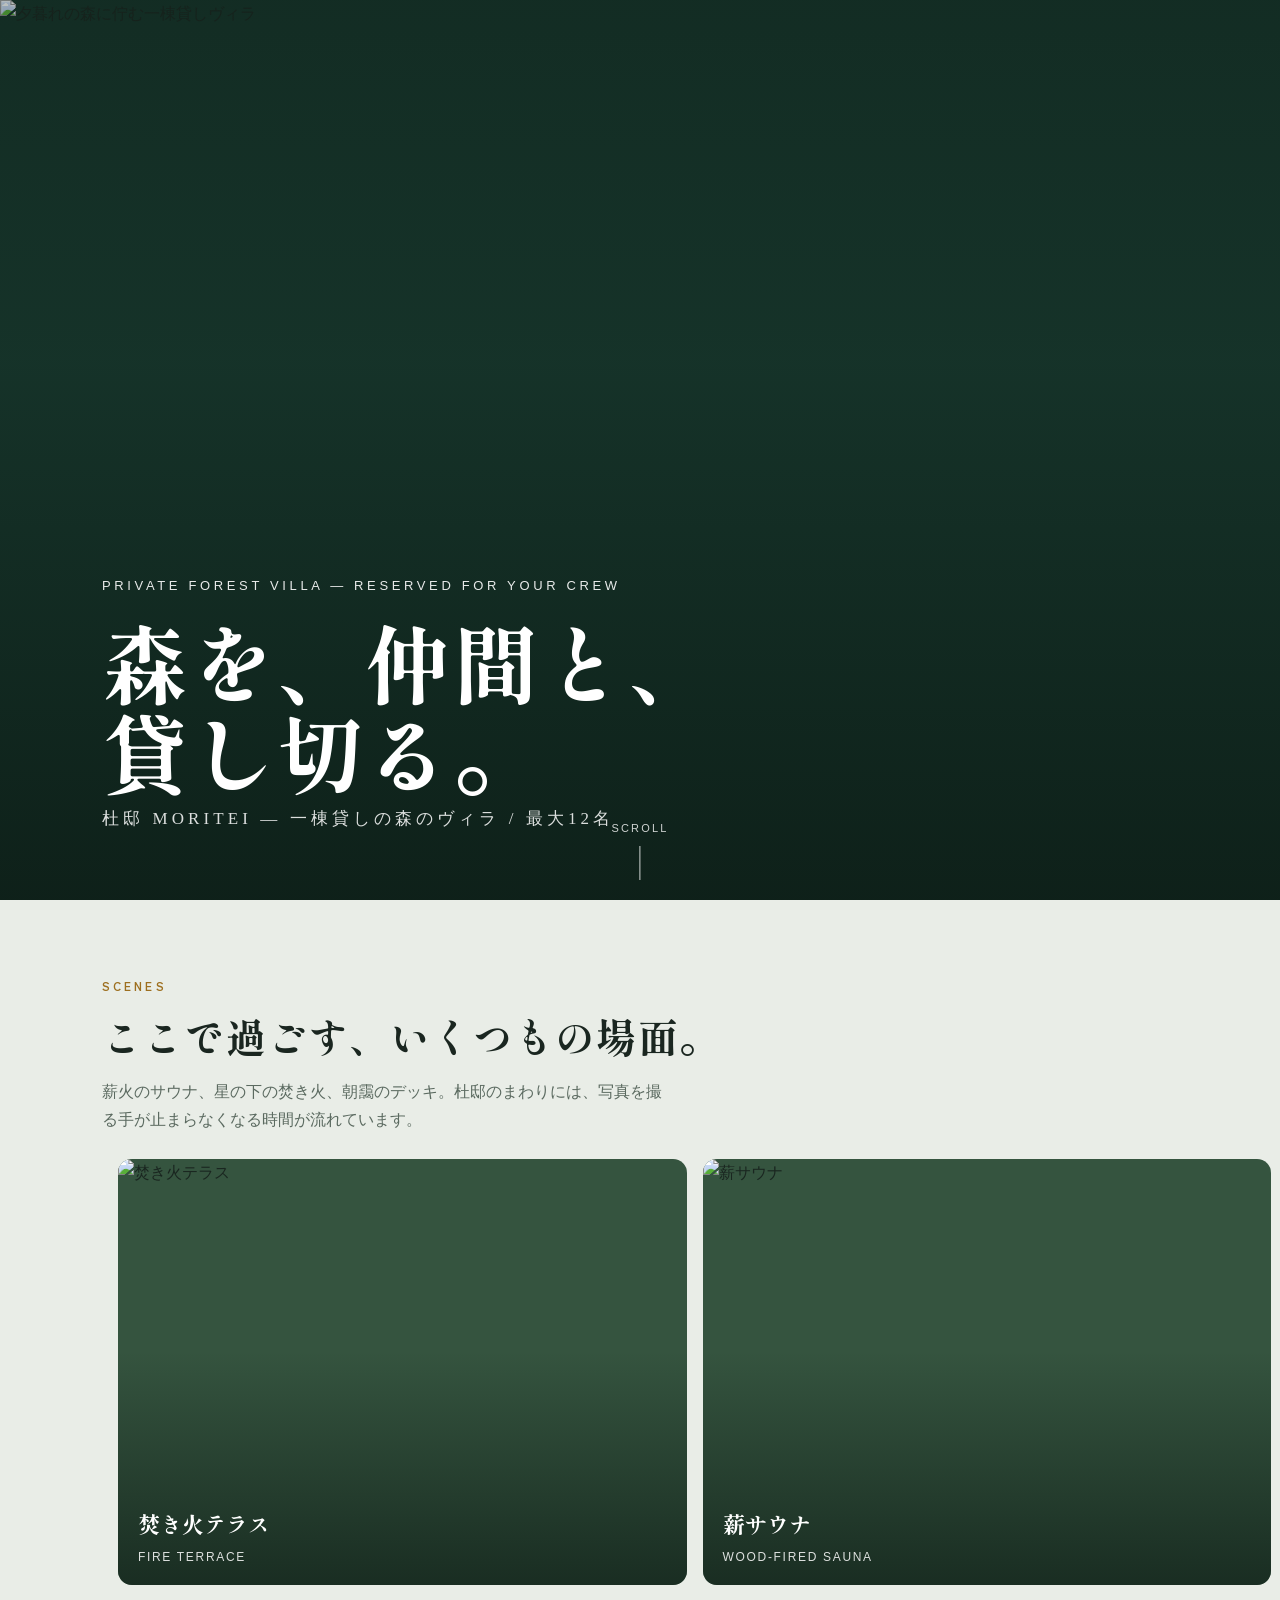
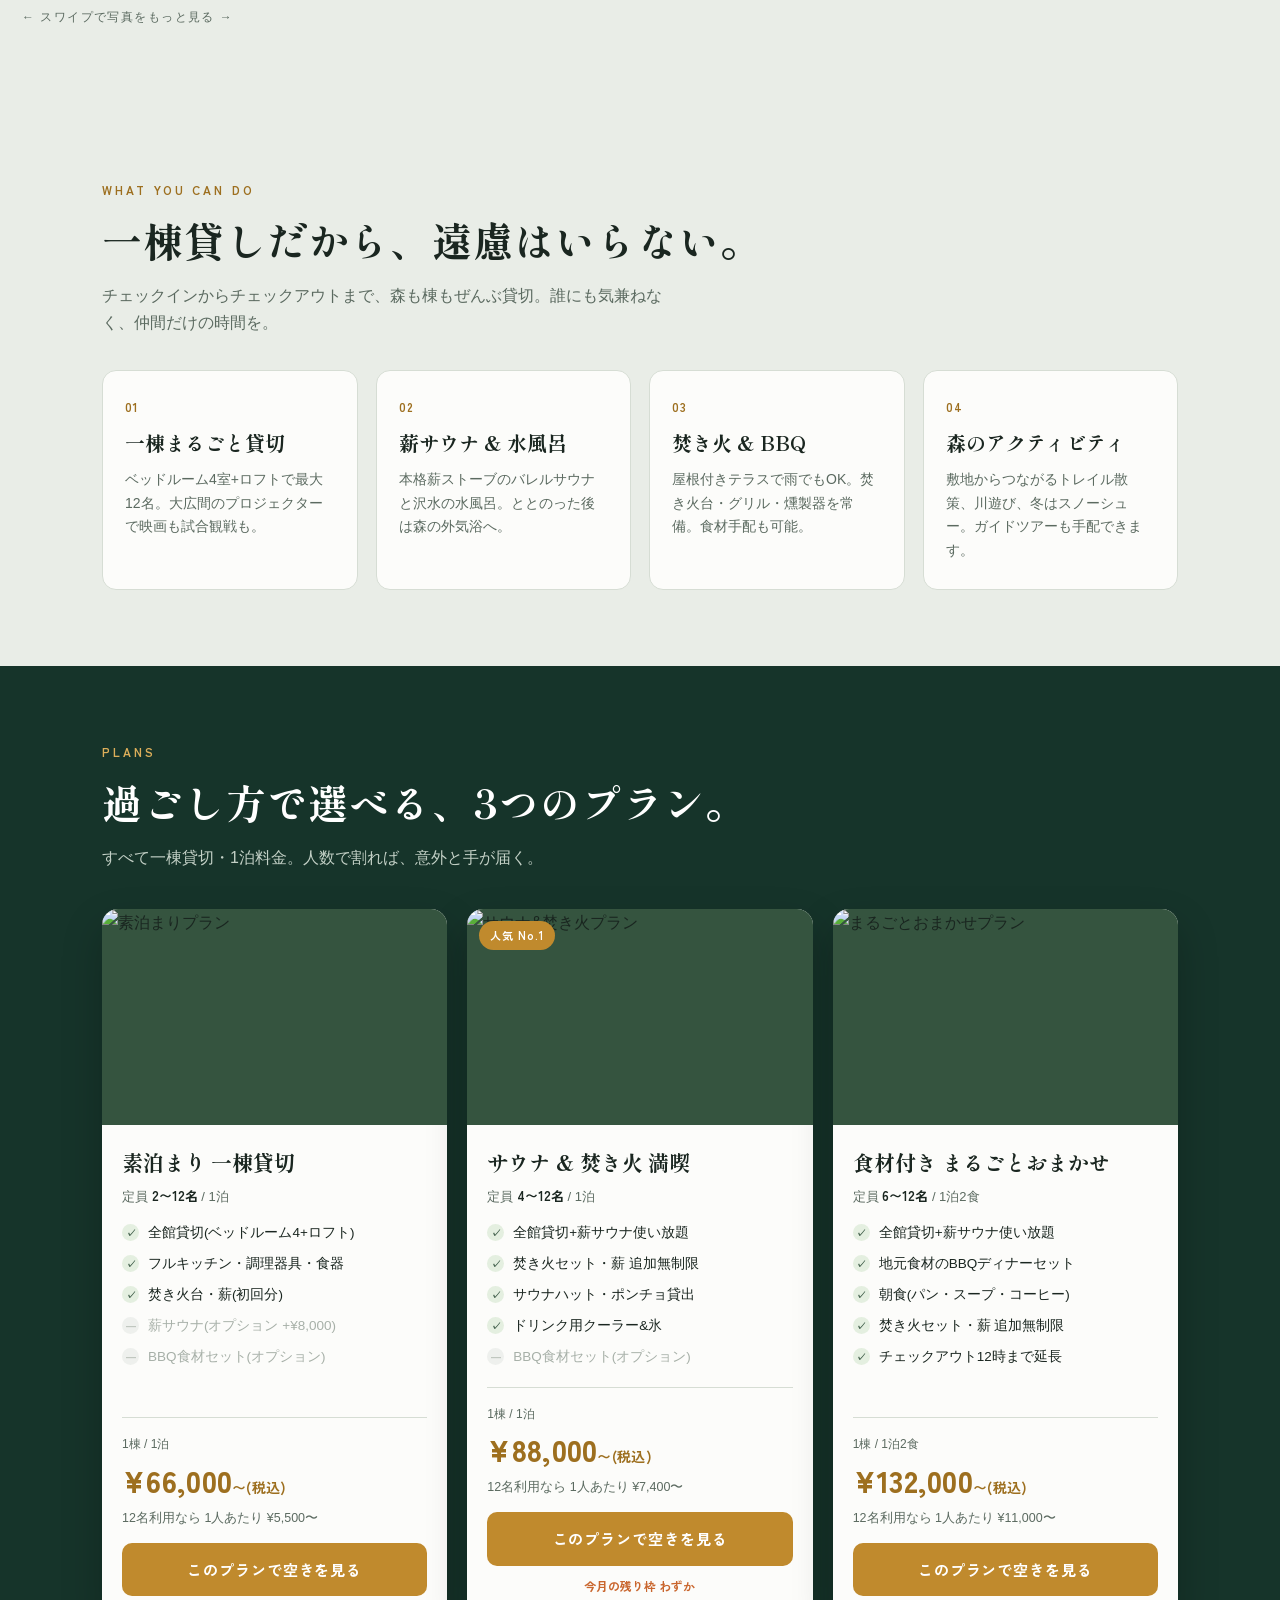
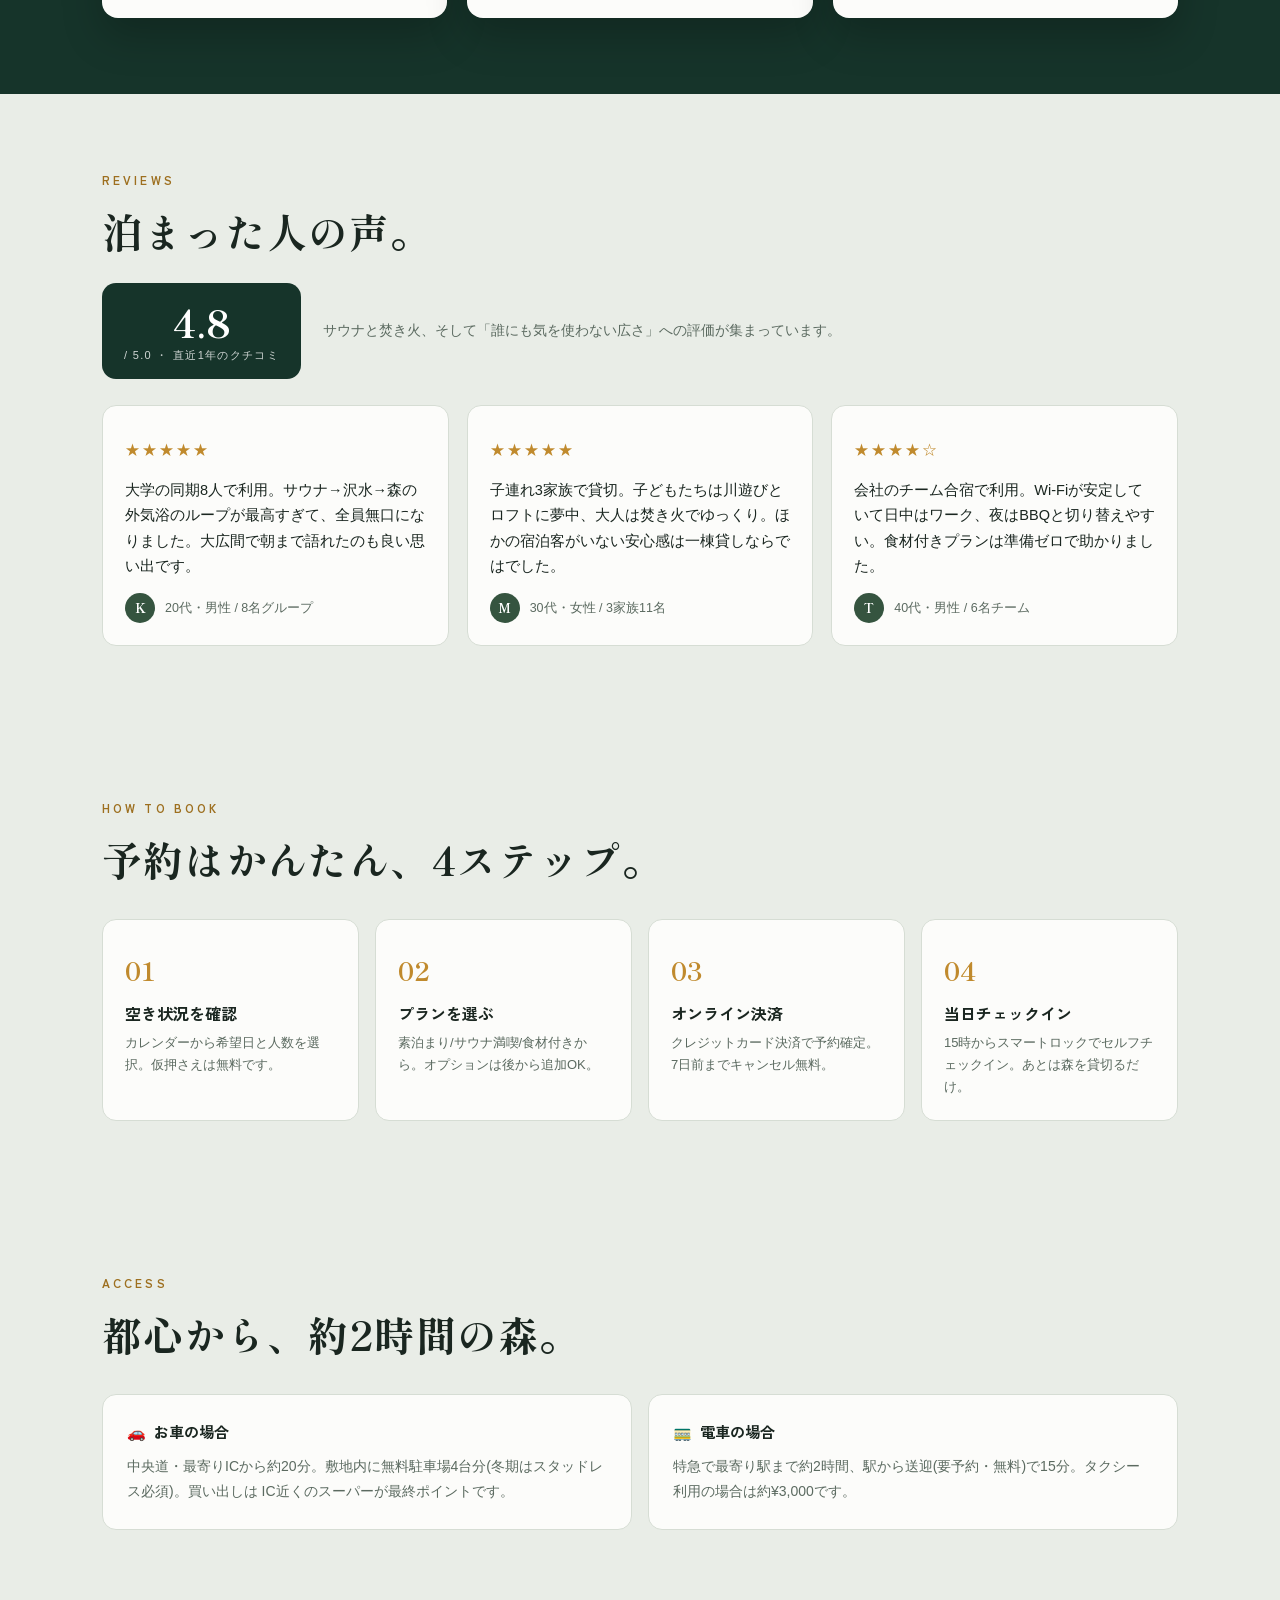
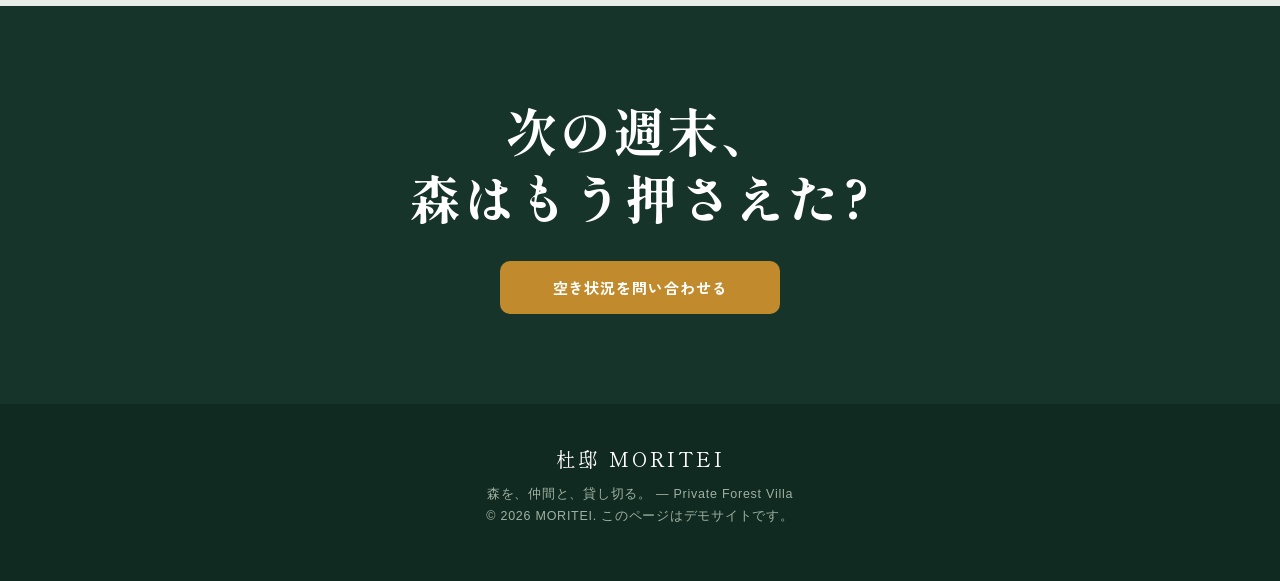
==== moritei/index.html @ a5df8872 "moritei ヴィラLPを追加 Co-Authored-By: Claude Fable 5 <noreply@anthropic.com> Claude-Session: https://clau" ====
<!DOCTYPE html>
<html lang="ja">
<head>
<meta charset="UTF-8">
<meta name="viewport" content="width=device-width, initial-scale=1.0">
<title>杜邸 MORITEI — 森を、仲間と、貸し切る。</title>
<link rel="preconnect" href="https://fonts.googleapis.com">
<link rel="preconnect" href="https://fonts.gstatic.com" crossorigin>
<link href="https://fonts.googleapis.com/css2?family=Shippori+Mincho+B1:wght@500;600;700;800&family=Zen+Kaku+Gothic+New:wght@400;500;700&display=swap" rel="stylesheet">
<style>
  :root{
    --pine:#16342A; --moss:#35543F; --mist:#E9EDE7; --paper:#FCFCFA;
    --ink:#1A2620; --sub:#5B6A60; --amber:#C08A2D; --amber-dk:#9d6f1f;
    --line:#D6DDD4; --ease:cubic-bezier(0.16,1,0.3,1);
  }
  *{margin:0;padding:0;box-sizing:border-box}
  html{scroll-behavior:smooth}
  body{font-family:"Zen Kaku Gothic New",sans-serif;color:var(--ink);background:var(--mist);line-height:1.7;-webkit-font-smoothing:antialiased}
  .mincho{font-family:"Shippori Mincho B1",serif}
  .wrap{max-width:1120px;margin:0 auto;padding:0 22px}
  img{display:block}

  /* ヒーロー */
  .hero{position:relative;height:100svh;min-height:560px;display:flex;align-items:flex-end;overflow:hidden;background:var(--pine)}
  .hero img{position:absolute;inset:0;width:100%;height:100%;object-fit:cover;animation:kb 18s var(--ease) infinite alternate}
  @keyframes kb{from{transform:scale(1.06)}to{transform:scale(1)}}
  .hero::after{content:"";position:absolute;inset:0;background:linear-gradient(180deg,rgba(11,25,19,.28) 0%,rgba(11,25,19,.05) 40%,rgba(11,25,19,.72) 100%)}
  .hero-in{position:relative;z-index:2;color:#fff;padding:0 22px 8vh;max-width:1120px;margin:0 auto;width:100%}
  .eyebrow{font-size:13px;letter-spacing:.28em;font-weight:500;opacity:.9;text-transform:uppercase;margin-bottom:18px}
  .hero h1{font-size:clamp(38px,8vw,86px);font-weight:800;line-height:1.05;letter-spacing:.02em}
  .hero h1 small{display:block;font-size:clamp(13px,2.6vw,17px);font-weight:500;letter-spacing:.24em;opacity:.85;margin-top:14px;font-family:"Zen Kaku Gothic New"}
  .scrollcue{position:absolute;left:50%;bottom:20px;transform:translateX(-50%);z-index:2;color:#fff;font-size:11px;letter-spacing:.2em;opacity:.8;text-align:center}
  .scrollcue span{display:block;width:1px;height:34px;background:#fff;margin:8px auto 0;transform-origin:top;animation:cue 1.8s var(--ease) infinite}
  @keyframes cue{0%{transform:scaleY(0)}45%{transform:scaleY(1)}100%{transform:scaleY(0);transform-origin:bottom}}

  .sec{padding:76px 0}
  .kicker{font-size:12px;letter-spacing:.26em;color:var(--amber-dk);font-weight:700;text-transform:uppercase;margin-bottom:14px}
  .sec h2{font-size:clamp(26px,4.5vw,40px);font-weight:700;letter-spacing:.03em;line-height:1.3}
  .lead{color:var(--sub);margin-top:16px;max-width:560px}

  /* 写真カルーセル */
  .rail{display:flex;gap:16px;overflow-x:auto;scroll-snap-type:x mandatory;padding:26px 22px 22px;-webkit-overflow-scrolling:touch;scrollbar-width:none}
  .rail::-webkit-scrollbar{display:none}
  .rail::before,.rail::after{content:"";flex:0 0 max(0px,calc((100vw - 1120px)/2))}
  .shot{position:relative;flex:0 0 78%;max-width:620px;aspect-ratio:4/3;border-radius:14px;overflow:hidden;scroll-snap-align:center;background:var(--moss)}
  .shot img{width:100%;height:100%;object-fit:cover;transition:transform 1.2s var(--ease)}
  .shot:hover img{transform:scale(1.05)}
  .shot::after{content:"";position:absolute;inset:0;background:linear-gradient(180deg,transparent 45%,rgba(11,25,19,.66) 100%)}
  .shot .cap{position:absolute;left:20px;bottom:16px;z-index:2;color:#fff}
  .shot .cap b{display:block;font-family:"Shippori Mincho B1";font-size:22px;font-weight:700}
  .shot .cap em{font-style:normal;font-size:12px;letter-spacing:.14em;opacity:.85}
  .swipehint{color:var(--sub);font-size:12px;letter-spacing:.12em;padding:0 22px}
  @media(min-width:760px){.shot{flex-basis:46%}}

  /* できること */
  .feat{display:grid;grid-template-columns:repeat(auto-fit,minmax(220px,1fr));gap:18px;margin-top:34px}
  .card-f{background:var(--paper);border:1px solid var(--line);border-radius:14px;padding:26px 22px}
  .card-f .n{font-size:12px;color:var(--amber-dk);font-weight:700;letter-spacing:.1em}
  .card-f h3{font-family:"Shippori Mincho B1";font-size:20px;font-weight:700;margin:8px 0 8px}
  .card-f p{color:var(--sub);font-size:14px}

  /* プラン */
  .plans{background:var(--pine);color:var(--mist)}
  .plans .kicker{color:#dcae5a}
  .plans h2{color:#fff}
  .plans .lead{color:#c3d0c6}
  .plist{display:grid;gap:20px;margin-top:38px;grid-template-columns:repeat(auto-fit,minmax(300px,1fr))}
  .plan{background:var(--paper);color:var(--ink);border-radius:16px;overflow:hidden;display:flex;flex-direction:column;box-shadow:0 18px 40px rgba(0,0,0,.22)}
  .plan .ph{position:relative;aspect-ratio:16/10;background:var(--moss)}
  .plan .ph img{width:100%;height:100%;object-fit:cover}
  .badge{position:absolute;top:12px;left:12px;background:var(--amber);color:#fff;font-size:11px;font-weight:700;letter-spacing:.08em;padding:5px 11px;border-radius:100px}
  .plan .body{padding:20px 20px 22px;display:flex;flex-direction:column;flex:1}
  .plan h3{font-family:"Shippori Mincho B1";font-size:21px;font-weight:700}
  .cap-num{color:var(--sub);font-size:13px;margin:4px 0 14px}
  .cap-num b{color:var(--ink)}
  .incl{list-style:none;display:flex;flex-direction:column;gap:8px;margin-bottom:18px}
  .incl li{font-size:13.5px;display:flex;align-items:flex-start;gap:9px}
  .incl li.off{color:#a7b0a8}
  .ck{flex:0 0 17px;width:17px;height:17px;border-radius:50%;margin-top:2px;display:grid;place-items:center;background:#e4efe0;color:var(--moss);font-size:10px;font-weight:800}
  .incl li.off .ck{background:#eef0ed;color:#c0c7bf}
  .price{margin-top:auto;border-top:1px solid var(--line);padding-top:16px}
  .price .per{color:var(--sub);font-size:12px}
  .price .yen{font-size:30px;font-weight:800;color:var(--amber-dk);letter-spacing:.01em}
  .price .yen small{font-size:14px;font-weight:700}
  .price .each{color:var(--sub);font-size:12.5px;margin-top:2px}
  .cta{margin-top:14px;display:block;width:100%;text-align:center;background:var(--amber);color:#fff;font-weight:700;font-size:15px;letter-spacing:.06em;border:0;border-radius:10px;padding:14px;cursor:pointer;transition:background .25s var(--ease),transform .25s var(--ease);text-decoration:none}
  .cta:hover{background:var(--amber-dk)}
  .cta:active{transform:scale(.98)}
  .left{color:#c9662e;font-size:12px;font-weight:700;margin-top:10px;text-align:center}

  /* クチコミ */
  .rev-head{display:flex;align-items:center;gap:22px;flex-wrap:wrap;margin-top:26px}
  .score{background:var(--pine);color:#fff;border-radius:14px;padding:16px 22px;text-align:center;line-height:1.2}
  .score b{font-family:"Shippori Mincho B1";font-size:38px;font-weight:700;display:block}
  .score span{font-size:11px;letter-spacing:.12em;opacity:.8}
  .rev-head p{color:var(--sub);font-size:14px}
  .revs{display:grid;grid-template-columns:repeat(auto-fit,minmax(260px,1fr));gap:18px;margin-top:26px}
  .rev{background:var(--paper);border:1px solid var(--line);border-radius:14px;padding:22px}
  .stars{color:var(--amber);letter-spacing:2px;font-size:14px}
  .rev p{margin:10px 0 14px;font-size:14.5px;line-height:1.75}
  .rev .who{display:flex;align-items:center;gap:10px;font-size:12.5px;color:var(--sub)}
  .av{width:30px;height:30px;border-radius:50%;background:var(--moss);color:#fff;display:grid;place-items:center;font-size:13px;font-weight:700;font-family:"Shippori Mincho B1"}

  /* 予約の流れ */
  .steps{display:grid;grid-template-columns:repeat(auto-fit,minmax(200px,1fr));gap:16px;margin-top:34px;counter-reset:s}
  .step{position:relative;background:var(--paper);border:1px solid var(--line);border-radius:14px;padding:28px 22px 22px}
  .step::before{counter-increment:s;content:"0" counter(s);font-family:"Shippori Mincho B1";font-size:26px;font-weight:700;color:var(--amber);display:block;margin-bottom:8px}
  .step h4{font-size:16px;font-weight:700;margin-bottom:5px}
  .step p{color:var(--sub);font-size:13px}

  /* アクセス */
  .access{display:grid;grid-template-columns:1fr 1fr;gap:16px;margin-top:34px}
  .acol{background:var(--paper);border:1px solid var(--line);border-radius:14px;padding:24px}
  .acol h4{font-size:15px;font-weight:700;margin-bottom:10px;display:flex;gap:8px;align-items:center}
  .acol h4 i{font-style:normal;color:var(--amber-dk)}
  .acol p{color:var(--sub);font-size:14px;line-height:1.8}
  @media(max-width:560px){.access{grid-template-columns:1fr}}

  /* 締めCTA */
  .final{background:var(--pine);color:#fff;text-align:center;padding:90px 22px}
  .final h2{font-family:"Shippori Mincho B1";font-size:clamp(28px,6vw,52px);font-weight:800;letter-spacing:.04em;line-height:1.3}
  .final .cta{max-width:280px;margin:30px auto 0}

  footer{background:#102a21;color:#9fb0a3;text-align:center;padding:38px 22px 54px;font-size:12.5px;letter-spacing:.06em}
  footer .mincho{color:#fff;font-size:20px;letter-spacing:.14em;margin-bottom:8px}

  .scene{width:100%;height:100%;display:block;object-fit:cover}
  .hero .scene{position:absolute;inset:0;animation:kb 18s var(--ease) infinite alternate}
  .rise{opacity:0;transform:translateY(26px);transition:opacity .9s var(--ease),transform .9s var(--ease)}
  .rise.in{opacity:1;transform:none}
  @media(prefers-reduced-motion:reduce){*,*::after{animation:none!important;transition:none!important}.rise{opacity:1;transform:none}}
</style>
</head>
<body>

  <!-- ヒーロー:画像はPollinations(無料AI画像API・キー不要)で生成。失敗時はpicsumに自動フォールバック -->
  <header class="hero">
    <img class="scene" alt="夕暮れの森に佇む一棟貸しヴィラ"
      src="https://image.pollinations.ai/prompt/japanese%20modern%20forest%20villa%20exterior%20at%20dusk%2C%20warm%20window%20lights%2C%20tall%20cedar%20trees%2C%20mist%2C%20cinematic%2C%20photorealistic?width=1600&height=1000&nologo=true"
      onerror="this.onerror=null;this.src='https://picsum.photos/seed/moritei-hero/1600/1000'">
    <div class="hero-in">
      <p class="eyebrow">Private Forest Villa — Reserved for Your Crew</p>
      <h1 class="mincho">森を、仲間と、<br>貸し切る。
        <small>杜邸 MORITEI ― 一棟貸しの森のヴィラ / 最大12名</small>
      </h1>
    </div>
    <div class="scrollcue">SCROLL<span></span></div>
  </header>

  <!-- 写真 -->
  <section class="sec" id="scenes">
    <div class="wrap rise">
      <p class="kicker">Scenes</p>
      <h2 class="mincho">ここで過ごす、いくつもの場面。</h2>
      <p class="lead">薪火のサウナ、星の下の焚き火、朝靄のデッキ。杜邸のまわりには、写真を撮る手が止まらなくなる時間が流れています。</p>
    </div>
    <div class="rail">
      <figure class="shot">
        <img loading="lazy" alt="焚き火テラス"
          src="https://image.pollinations.ai/prompt/friends%20around%20campfire%20at%20night%20in%20forest%20terrace%2C%20warm%20orange%20glow%2C%20sparks%2C%20cozy%2C%20photorealistic?width=1200&height=900&nologo=true"
          onerror="this.onerror=null;this.src='https://picsum.photos/seed/moritei-fire/1200/900'">
        <figcaption class="cap"><b class="mincho">焚き火テラス</b><em>FIRE TERRACE</em></figcaption>
      </figure>
      <figure class="shot">
        <img loading="lazy" alt="薪サウナ"
          src="https://image.pollinations.ai/prompt/wooden%20barrel%20sauna%20in%20forest%2C%20steam%2C%20warm%20lantern%20light%2C%20evening%2C%20photorealistic?width=1200&height=900&nologo=true"
          onerror="this.onerror=null;this.src='https://picsum.photos/seed/moritei-sauna/1200/900'">
        <figcaption class="cap"><b class="mincho">薪サウナ</b><em>WOOD-FIRED SAUNA</em></figcaption>
      </figure>
      <figure class="shot">
        <img loading="lazy" alt="吹き抜けの大広間"
          src="https://image.pollinations.ai/prompt/japanese%20modern%20villa%20living%20room%20interior%2C%20high%20ceiling%2C%20wood%20beams%2C%20fireplace%2C%20large%20windows%20facing%20forest%2C%20photorealistic?width=1200&height=900&nologo=true"
          onerror="this.onerror=null;this.src='https://picsum.photos/seed/moritei-living/1200/900'">
        <figcaption class="cap"><b class="mincho">吹き抜けの大広間</b><em>GREAT ROOM</em></figcaption>
      </figure>
      <figure class="shot">
        <img loading="lazy" alt="森のデッキ"
          src="https://image.pollinations.ai/prompt/morning%20mist%20wooden%20deck%20in%20cedar%20forest%2C%20breakfast%20table%2C%20soft%20sunlight%20rays%2C%20photorealistic?width=1200&height=900&nologo=true"
          onerror="this.onerror=null;this.src='https://picsum.photos/seed/moritei-deck/1200/900'">
        <figcaption class="cap"><b class="mincho">朝靄のデッキ</b><em>FOREST DECK</em></figcaption>
      </figure>
      <figure class="shot">
        <img loading="lazy" alt="星空の露天風呂"
          src="https://image.pollinations.ai/prompt/outdoor%20japanese%20bath%20onsen%20under%20starry%20sky%2C%20forest%2C%20steam%2C%20lanterns%2C%20photorealistic?width=1200&height=900&nologo=true"
          onerror="this.onerror=null;this.src='https://picsum.photos/seed/moritei-bath/1200/900'">
        <figcaption class="cap"><b class="mincho">星空の露天風呂</b><em>OPEN-AIR BATH</em></figcaption>
      </figure>
    </div>
    <p class="swipehint">← スワイプで写真をもっと見る →</p>
  </section>

  <!-- できること -->
  <section class="sec" id="features">
    <div class="wrap rise">
      <p class="kicker">What You Can Do</p>
      <h2 class="mincho">一棟貸しだから、遠慮はいらない。</h2>
      <p class="lead">チェックインからチェックアウトまで、森も棟もぜんぶ貸切。誰にも気兼ねなく、仲間だけの時間を。</p>
      <div class="feat">
        <div class="card-f">
          <p class="n">01</p>
          <h3>一棟まるごと貸切</h3>
          <p>ベッドルーム4室+ロフトで最大12名。大広間のプロジェクターで映画も試合観戦も。</p>
        </div>
        <div class="card-f">
          <p class="n">02</p>
          <h3>薪サウナ &amp; 水風呂</h3>
          <p>本格薪ストーブのバレルサウナと沢水の水風呂。ととのった後は森の外気浴へ。</p>
        </div>
        <div class="card-f">
          <p class="n">03</p>
          <h3>焚き火 &amp; BBQ</h3>
          <p>屋根付きテラスで雨でもOK。焚き火台・グリル・燻製器を常備。食材手配も可能。</p>
        </div>
        <div class="card-f">
          <p class="n">04</p>
          <h3>森のアクティビティ</h3>
          <p>敷地からつながるトレイル散策、川遊び、冬はスノーシュー。ガイドツアーも手配できます。</p>
        </div>
      </div>
    </div>
  </section>

  <!-- プラン -->
  <section class="sec plans" id="plans">
    <div class="wrap rise">
      <p class="kicker">Plans</p>
      <h2 class="mincho">過ごし方で選べる、3つのプラン。</h2>
      <p class="lead">すべて一棟貸切・1泊料金。人数で割れば、意外と手が届く。</p>
      <div class="plist">
        <article class="plan">
          <div class="ph">
            <img loading="lazy" alt="素泊まりプラン"
              src="https://image.pollinations.ai/prompt/cozy%20villa%20bedroom%20interior%20wood%20forest%20view%2C%20soft%20morning%20light%2C%20photorealistic?width=1200&height=750&nologo=true"
              onerror="this.onerror=null;this.src='https://picsum.photos/seed/moritei-stay/1200/750'">
          </div>
          <div class="body">
            <h3>素泊まり 一棟貸切</h3>
            <p class="cap-num">定員 <b>2〜12名</b> / 1泊</p>
            <ul class="incl">
              <li><span class="ck">✓</span>全館貸切(ベッドルーム4+ロフト)</li>
              <li><span class="ck">✓</span>フルキッチン・調理器具・食器</li>
              <li><span class="ck">✓</span>焚き火台・薪(初回分)</li>
              <li class="off"><span class="ck">—</span>薪サウナ(オプション +¥8,000)</li>
              <li class="off"><span class="ck">—</span>BBQ食材セット(オプション)</li>
            </ul>
            <div class="price">
              <p class="per">1棟 / 1泊</p>
              <p class="yen">¥66,000<small>〜(税込)</small></p>
              <p class="each">12名利用なら 1人あたり ¥5,500〜</p>
            </div>
            <a class="cta" href="#reserve">このプランで空きを見る</a>
          </div>
        </article>
        <article class="plan">
          <div class="ph">
            <span class="badge">人気 No.1</span>
            <img loading="lazy" alt="サウナ&焚き火プラン"
              src="https://image.pollinations.ai/prompt/barrel%20sauna%20and%20campfire%20night%20forest%20villa%2C%20warm%20glow%2C%20friends%2C%20photorealistic?width=1200&height=750&nologo=true"
              onerror="this.onerror=null;this.src='https://picsum.photos/seed/moritei-plan2/1200/750'">
          </div>
          <div class="body">
            <h3>サウナ &amp; 焚き火 満喫</h3>
            <p class="cap-num">定員 <b>4〜12名</b> / 1泊</p>
            <ul class="incl">
              <li><span class="ck">✓</span>全館貸切+薪サウナ使い放題</li>
              <li><span class="ck">✓</span>焚き火セット・薪 追加無制限</li>
              <li><span class="ck">✓</span>サウナハット・ポンチョ貸出</li>
              <li><span class="ck">✓</span>ドリンク用クーラー&amp;氷</li>
              <li class="off"><span class="ck">—</span>BBQ食材セット(オプション)</li>
            </ul>
            <div class="price">
              <p class="per">1棟 / 1泊</p>
              <p class="yen">¥88,000<small>〜(税込)</small></p>
              <p class="each">12名利用なら 1人あたり ¥7,400〜</p>
            </div>
            <a class="cta" href="#reserve">このプランで空きを見る</a>
            <p class="left">今月の残り枠 わずか</p>
          </div>
        </article>
        <article class="plan">
          <div class="ph">
            <img loading="lazy" alt="まるごとおまかせプラン"
              src="https://image.pollinations.ai/prompt/gourmet%20bbq%20dinner%20table%20on%20wooden%20terrace%20forest%20evening%20lanterns%2C%20photorealistic?width=1200&height=750&nologo=true"
              onerror="this.onerror=null;this.src='https://picsum.photos/seed/moritei-plan3/1200/750'">
          </div>
          <div class="body">
            <h3>食材付き まるごとおまかせ</h3>
            <p class="cap-num">定員 <b>6〜12名</b> / 1泊2食</p>
            <ul class="incl">
              <li><span class="ck">✓</span>全館貸切+薪サウナ使い放題</li>
              <li><span class="ck">✓</span>地元食材のBBQディナーセット</li>
              <li><span class="ck">✓</span>朝食(パン・スープ・コーヒー)</li>
              <li><span class="ck">✓</span>焚き火セット・薪 追加無制限</li>
              <li><span class="ck">✓</span>チェックアウト12時まで延長</li>
            </ul>
            <div class="price">
              <p class="per">1棟 / 1泊2食</p>
              <p class="yen">¥132,000<small>〜(税込)</small></p>
              <p class="each">12名利用なら 1人あたり ¥11,000〜</p>
            </div>
            <a class="cta" href="#reserve">このプランで空きを見る</a>
          </div>
        </article>
      </div>
    </div>
  </section>

  <!-- クチコミ -->
  <section class="sec" id="reviews">
    <div class="wrap rise">
      <p class="kicker">Reviews</p>
      <h2 class="mincho">泊まった人の声。</h2>
      <div class="rev-head">
        <div class="score"><b>4.8</b><span>/ 5.0 ・ 直近1年のクチコミ</span></div>
        <p>サウナと焚き火、そして「誰にも気を使わない広さ」への評価が集まっています。</p>
      </div>
      <div class="revs">
        <article class="rev">
          <p class="stars">★★★★★</p>
          <p>大学の同期8人で利用。サウナ→沢水→森の外気浴のループが最高すぎて、全員無口になりました。大広間で朝まで語れたのも良い思い出です。</p>
          <div class="who"><span class="av">K</span>20代・男性 / 8名グループ</div>
        </article>
        <article class="rev">
          <p class="stars">★★★★★</p>
          <p>子連れ3家族で貸切。子どもたちは川遊びとロフトに夢中、大人は焚き火でゆっくり。ほかの宿泊客がいない安心感は一棟貸しならではでした。</p>
          <div class="who"><span class="av">M</span>30代・女性 / 3家族11名</div>
        </article>
        <article class="rev">
          <p class="stars">★★★★☆</p>
          <p>会社のチーム合宿で利用。Wi-Fiが安定していて日中はワーク、夜はBBQと切り替えやすい。食材付きプランは準備ゼロで助かりました。</p>
          <div class="who"><span class="av">T</span>40代・男性 / 6名チーム</div>
        </article>
      </div>
    </div>
  </section>

  <!-- 予約の流れ -->
  <section class="sec" id="flow">
    <div class="wrap rise">
      <p class="kicker">How to Book</p>
      <h2 class="mincho">予約はかんたん、4ステップ。</h2>
      <div class="steps">
        <div class="step">
          <h4>空き状況を確認</h4>
          <p>カレンダーから希望日と人数を選択。仮押さえは無料です。</p>
        </div>
        <div class="step">
          <h4>プランを選ぶ</h4>
          <p>素泊まり/サウナ満喫/食材付きから。オプションは後から追加OK。</p>
        </div>
        <div class="step">
          <h4>オンライン決済</h4>
          <p>クレジットカード決済で予約確定。7日前までキャンセル無料。</p>
        </div>
        <div class="step">
          <h4>当日チェックイン</h4>
          <p>15時からスマートロックでセルフチェックイン。あとは森を貸切るだけ。</p>
        </div>
      </div>
    </div>
  </section>

  <!-- アクセス -->
  <section class="sec" id="access">
    <div class="wrap rise">
      <p class="kicker">Access</p>
      <h2 class="mincho">都心から、約2時間の森。</h2>
      <div class="access">
        <div class="acol">
          <h4><i>🚗</i>お車の場合</h4>
          <p>中央道・最寄りICから約20分。敷地内に無料駐車場4台分(冬期はスタッドレス必須)。買い出しは IC近くのスーパーが最終ポイントです。</p>
        </div>
        <div class="acol">
          <h4><i>🚃</i>電車の場合</h4>
          <p>特急で最寄り駅まで約2時間、駅から送迎(要予約・無料)で15分。タクシー利用の場合は約¥3,000です。</p>
        </div>
      </div>
    </div>
  </section>

  <!-- 締めCTA -->
  <section class="final" id="reserve">
    <div class="rise">
      <h2>次の週末、<br>森はもう押さえた?</h2>
      <a class="cta" href="mailto:stay@moritei.example.com?subject=杜邸MORITEI 予約問い合わせ">空き状況を問い合わせる</a>
    </div>
  </section>

  <footer>
    <p class="mincho">杜邸 MORITEI</p>
    <p>森を、仲間と、貸し切る。 ― Private Forest Villa</p>
    <p>© 2026 MORITEI. このページはデモサイトです。</p>
  </footer>

  <script>
    const io = new IntersectionObserver((entries) => {
      entries.forEach(e => { if (e.isIntersecting) { e.target.classList.add('in'); io.unobserve(e.target); } });
    }, { threshold: 0.15 });
    document.querySelectorAll('.rise').forEach(el => io.observe(el));
  </script>
</body>
</html>
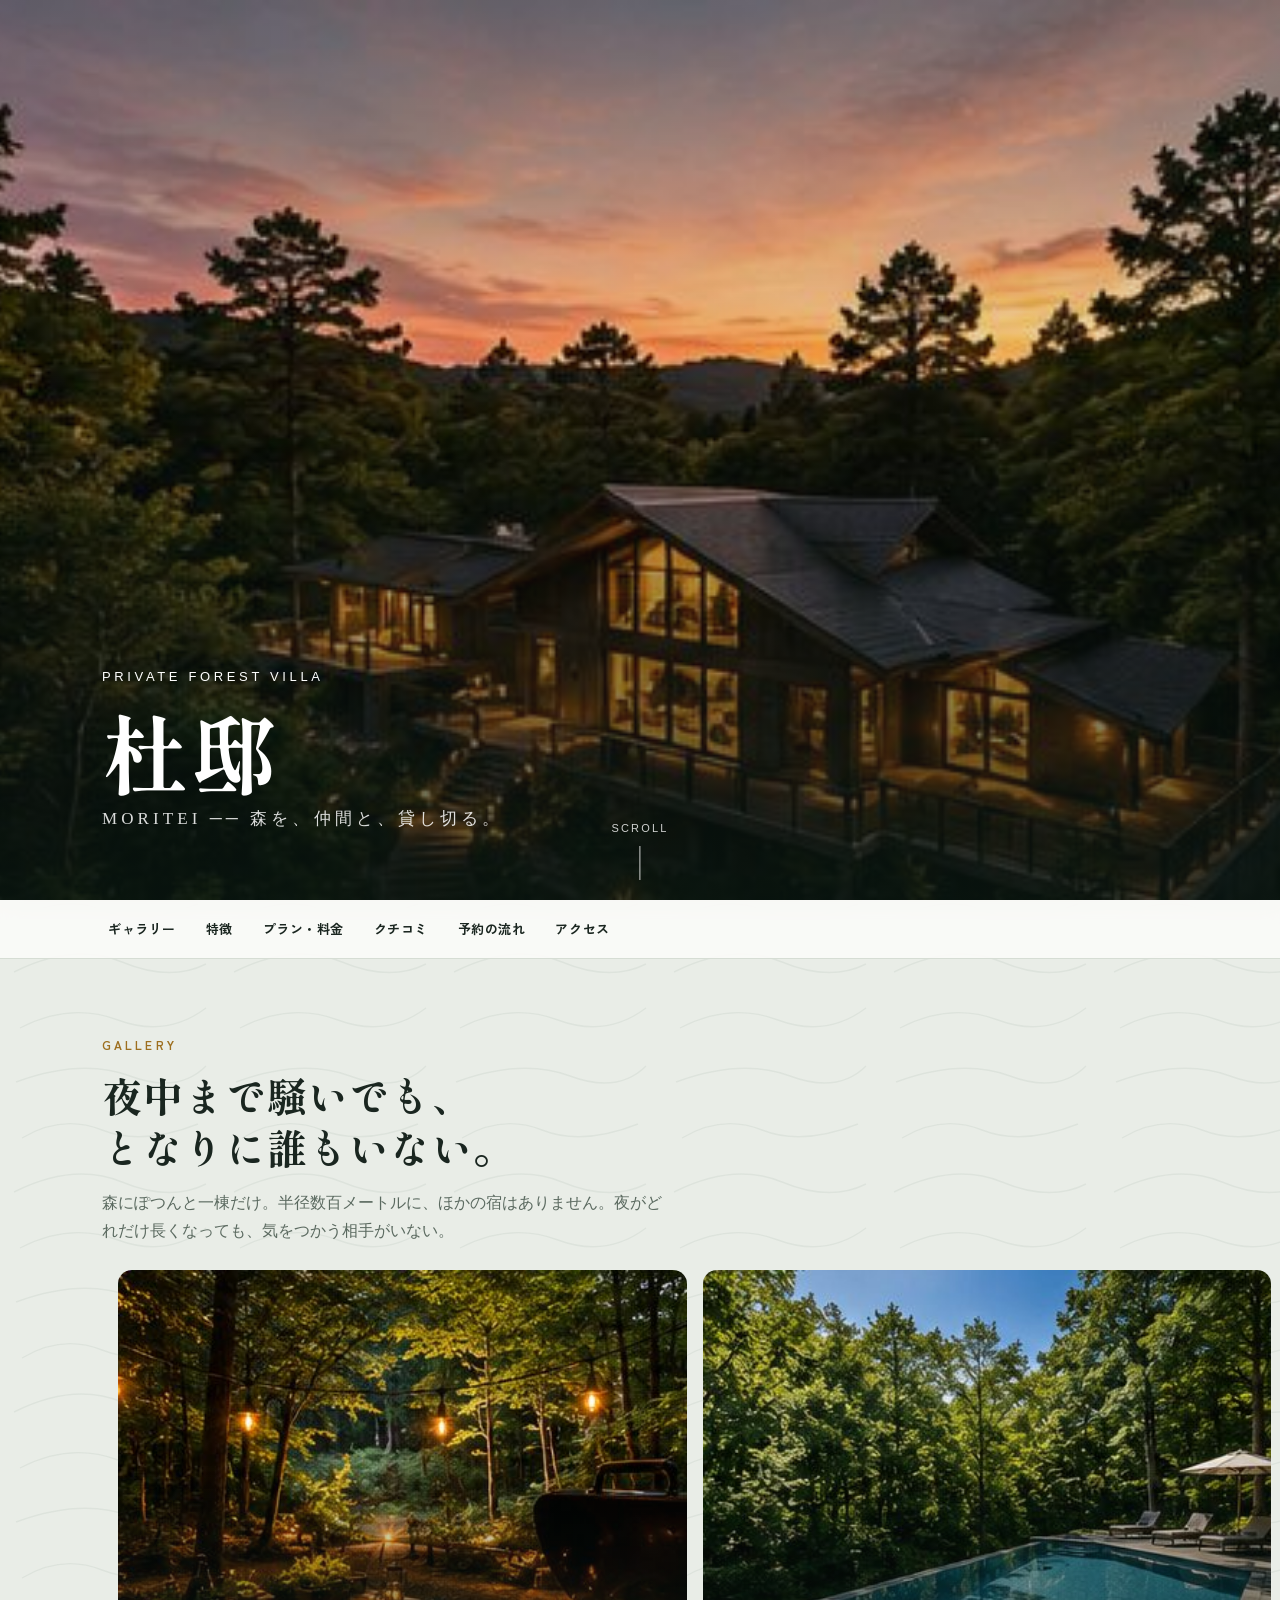
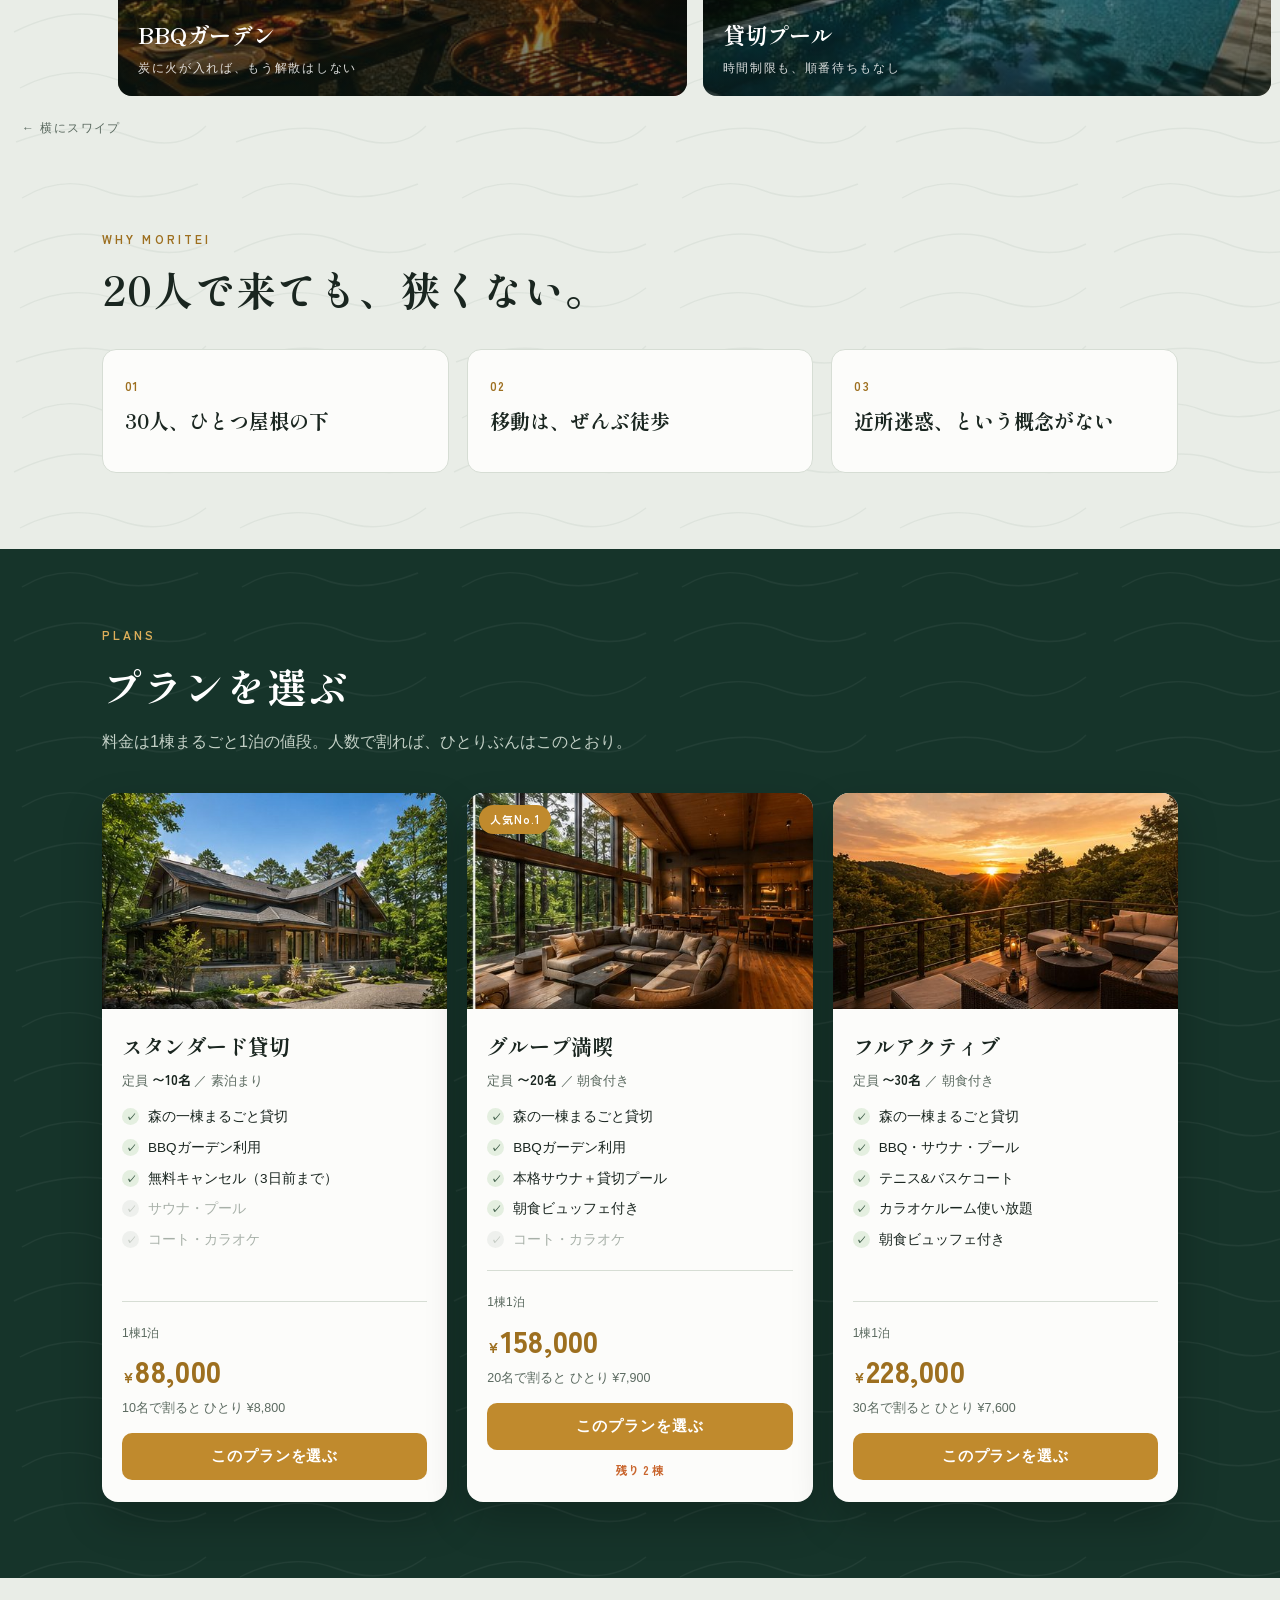
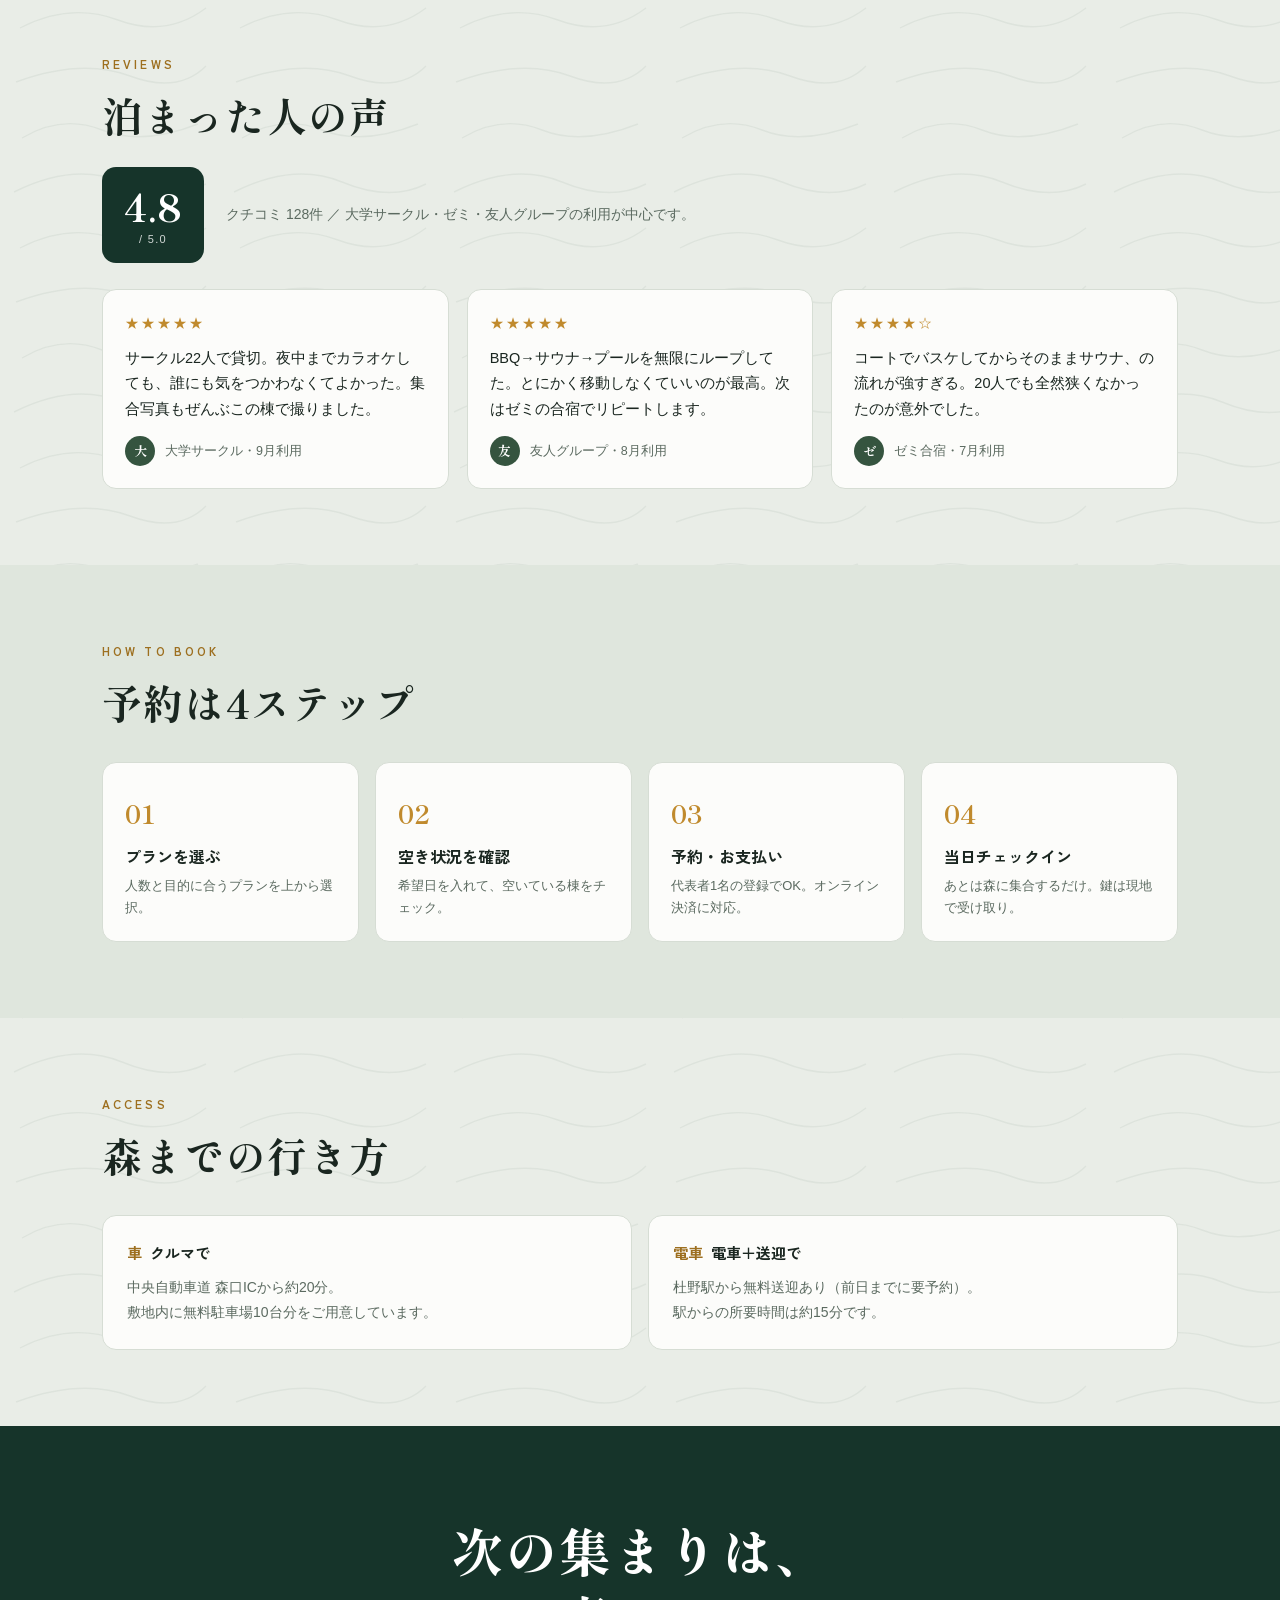
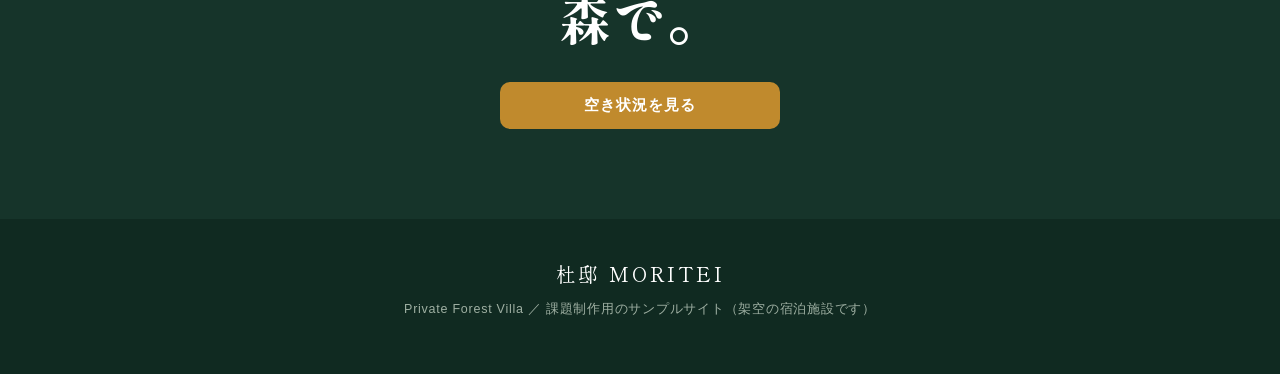
==== commit fc1c62c7: "moritei: 正式版のLPと画像9枚に差し替え Co-Authored-By: Claude Opus 5 <noreply@anthropic.com> Claude-Session: http" ====
--- a/moritei/index.html
+++ b/moritei/index.html
@@ -83,7 +83,7 @@
   .price .yen{font-size:30px;font-weight:800;color:var(--amber-dk);letter-spacing:.01em}
   .price .yen small{font-size:14px;font-weight:700}
   .price .each{color:var(--sub);font-size:12.5px;margin-top:2px}
-  .cta{margin-top:14px;display:block;width:100%;text-align:center;background:var(--amber);color:#fff;font-weight:700;font-size:15px;letter-spacing:.06em;border:0;border-radius:10px;padding:14px;cursor:pointer;transition:background .25s var(--ease),transform .25s var(--ease);text-decoration:none}
+  .cta{margin-top:14px;display:block;width:100%;text-align:center;background:var(--amber);color:#fff;font-weight:700;font-size:15px;letter-spacing:.06em;border:0;border-radius:10px;padding:14px;cursor:pointer;transition:background .25s var(--ease),transform .25s var(--ease)}
   .cta:hover{background:var(--amber-dk)}
   .cta:active{transform:scale(.98)}
   .left{color:#c9662e;font-size:12px;font-weight:700;margin-top:10px;text-align:center}
@@ -126,6 +126,14 @@
 
   .scene{width:100%;height:100%;display:block;object-fit:cover}
   .hero .scene{position:absolute;inset:0;animation:kb 18s var(--ease) infinite alternate}
+  .nav{position:sticky;top:0;z-index:50;background:rgba(252,252,250,.86);backdrop-filter:blur(10px);-webkit-backdrop-filter:blur(10px);border-bottom:1px solid var(--line)}
+  .nav ul{display:flex;gap:2px;list-style:none;overflow-x:auto;padding:10px 14px;max-width:1120px;margin:0 auto;scrollbar-width:none}
+  .nav ul::-webkit-scrollbar{display:none}
+  .nav a{display:block;padding:8px 14px;border-radius:100px;font-size:13px;font-weight:700;color:var(--ink);text-decoration:none;white-space:nowrap;letter-spacing:.04em}
+  .nav a:hover{background:#e2e9e0}
+  section[id]{scroll-margin-top:66px}
+  body{background-image:url("data:image/svg+xml,<svg xmlns=%27http://www.w3.org/2000/svg%27 width=%27220%27 height=%27220%27 viewBox=%270 0 220 220%27><g fill=%27none%27 stroke=%27rgba(22,52,42,0.055)%27 stroke-width=%271.4%27><path d=%27M22 38q40-24 80-8t96-6%27/><path d=%27M14 92q60-30 108-10t84 2%27/><path d=%27M20 148q50-26 98-8t88-12%27/><path d=%27M16 202q66-24 114-6t76-10%27/></g></svg>")}
+  .plans{background-image:url("data:image/svg+xml,<svg xmlns=%27http://www.w3.org/2000/svg%27 width=%27220%27 height=%27220%27 viewBox=%270 0 220 220%27><g fill=%27none%27 stroke=%27rgba(255,255,255,0.05)%27 stroke-width=%271.4%27><path d=%27M22 38q40-24 80-8t96-6%27/><path d=%27M14 92q60-30 108-10t84 2%27/><path d=%27M20 148q50-26 98-8t88-12%27/><path d=%27M16 202q66-24 114-6t76-10%27/></g></svg>")}
   .rise{opacity:0;transform:translateY(26px);transition:opacity .9s var(--ease),transform .9s var(--ease)}
   .rise.in{opacity:1;transform:none}
   @media(prefers-reduced-motion:reduce){*,*::after{animation:none!important;transition:none!important}.rise{opacity:1;transform:none}}
@@ -133,270 +141,173 @@
 </head>
 <body>
 
-  <!-- ヒーロー:画像はPollinations(無料AI画像API・キー不要)で生成。失敗時はpicsumに自動フォールバック -->
+  <!-- ヒーロー：画像はPollinations（無料AI画像API・キー不要）で生成。失敗時はpicsumに自動フォールバック -->
   <header class="hero">
-    <img class="scene" alt="夕暮れの森に佇む一棟貸しヴィラ"
-      src="https://image.pollinations.ai/prompt/japanese%20modern%20forest%20villa%20exterior%20at%20dusk%2C%20warm%20window%20lights%2C%20tall%20cedar%20trees%2C%20mist%2C%20cinematic%2C%20photorealistic?width=1600&height=1000&nologo=true"
-      onerror="this.onerror=null;this.src='https://picsum.photos/seed/moritei-hero/1600/1000'">
+    <img class="scene" src="images/hero.jpg" alt="">
     <div class="hero-in">
-      <p class="eyebrow">Private Forest Villa — Reserved for Your Crew</p>
-      <h1 class="mincho">森を、仲間と、<br>貸し切る。
-        <small>杜邸 MORITEI ― 一棟貸しの森のヴィラ / 最大12名</small>
-      </h1>
+      <p class="eyebrow rise">Private Forest Villa</p>
+      <h1 class="mincho rise">杜邸<small>MORITEI ── 森を、仲間と、貸し切る。</small></h1>
     </div>
     <div class="scrollcue">SCROLL<span></span></div>
   </header>
-
-  <!-- 写真 -->
-  <section class="sec" id="scenes">
-    <div class="wrap rise">
-      <p class="kicker">Scenes</p>
-      <h2 class="mincho">ここで過ごす、いくつもの場面。</h2>
-      <p class="lead">薪火のサウナ、星の下の焚き火、朝靄のデッキ。杜邸のまわりには、写真を撮る手が止まらなくなる時間が流れています。</p>
-    </div>
-    <div class="rail">
-      <figure class="shot">
-        <img loading="lazy" alt="焚き火テラス"
-          src="https://image.pollinations.ai/prompt/friends%20around%20campfire%20at%20night%20in%20forest%20terrace%2C%20warm%20orange%20glow%2C%20sparks%2C%20cozy%2C%20photorealistic?width=1200&height=900&nologo=true"
-          onerror="this.onerror=null;this.src='https://picsum.photos/seed/moritei-fire/1200/900'">
-        <figcaption class="cap"><b class="mincho">焚き火テラス</b><em>FIRE TERRACE</em></figcaption>
-      </figure>
-      <figure class="shot">
-        <img loading="lazy" alt="薪サウナ"
-          src="https://image.pollinations.ai/prompt/wooden%20barrel%20sauna%20in%20forest%2C%20steam%2C%20warm%20lantern%20light%2C%20evening%2C%20photorealistic?width=1200&height=900&nologo=true"
-          onerror="this.onerror=null;this.src='https://picsum.photos/seed/moritei-sauna/1200/900'">
-        <figcaption class="cap"><b class="mincho">薪サウナ</b><em>WOOD-FIRED SAUNA</em></figcaption>
-      </figure>
-      <figure class="shot">
-        <img loading="lazy" alt="吹き抜けの大広間"
-          src="https://image.pollinations.ai/prompt/japanese%20modern%20villa%20living%20room%20interior%2C%20high%20ceiling%2C%20wood%20beams%2C%20fireplace%2C%20large%20windows%20facing%20forest%2C%20photorealistic?width=1200&height=900&nologo=true"
-          onerror="this.onerror=null;this.src='https://picsum.photos/seed/moritei-living/1200/900'">
-        <figcaption class="cap"><b class="mincho">吹き抜けの大広間</b><em>GREAT ROOM</em></figcaption>
-      </figure>
-      <figure class="shot">
-        <img loading="lazy" alt="森のデッキ"
-          src="https://image.pollinations.ai/prompt/morning%20mist%20wooden%20deck%20in%20cedar%20forest%2C%20breakfast%20table%2C%20soft%20sunlight%20rays%2C%20photorealistic?width=1200&height=900&nologo=true"
-          onerror="this.onerror=null;this.src='https://picsum.photos/seed/moritei-deck/1200/900'">
-        <figcaption class="cap"><b class="mincho">朝靄のデッキ</b><em>FOREST DECK</em></figcaption>
-      </figure>
-      <figure class="shot">
-        <img loading="lazy" alt="星空の露天風呂"
-          src="https://image.pollinations.ai/prompt/outdoor%20japanese%20bath%20onsen%20under%20starry%20sky%2C%20forest%2C%20steam%2C%20lanterns%2C%20photorealistic?width=1200&height=900&nologo=true"
-          onerror="this.onerror=null;this.src='https://picsum.photos/seed/moritei-bath/1200/900'">
-        <figcaption class="cap"><b class="mincho">星空の露天風呂</b><em>OPEN-AIR BATH</em></figcaption>
-      </figure>
-    </div>
-    <p class="swipehint">← スワイプで写真をもっと見る →</p>
+  <nav class="nav"><ul><li><a href="#gallery">ギャラリー</a></li><li><a href="#feat">特徴</a></li><li><a href="#plans">プラン・料金</a></li><li><a href="#reviews">クチコミ</a></li><li><a href="#book">予約の流れ</a></li><li><a href="#access">アクセス</a></li></ul></nav>
+
+
+  <!-- 写真カルーセル -->
+  <section id="gallery" class="sec" style="padding-bottom:14px">
+    <div class="wrap">
+      <p class="kicker rise">Gallery</p>
+      <h2 class="mincho rise">夜中まで騒いでも、<br>となりに誰もいない。</h2>
+      <p class="lead rise">森にぽつんと一棟だけ。半径数百メートルに、ほかの宿はありません。夜がどれだけ長くなっても、気をつかう相手がいない。</p>
+    </div>
+    <div class="rail" id="rail">
+      <div class="shot"><img class="scene" src="images/bbq.jpg" alt=""><div class="cap"><b>BBQガーデン</b><em>炭に火が入れば、もう解散はしない</em></div></div>
+      <div class="shot"><img class="scene" src="images/pool.jpg" alt=""><div class="cap"><b>貸切プール</b><em>時間制限も、順番待ちもなし</em></div></div>
+      <div class="shot"><img class="scene" src="images/sauna.jpg" alt=""><div class="cap"><b>本格サウナ</b><em>外気浴は、森の風で</em></div></div>
+      <div class="shot"><img class="scene" src="images/karaoke.jpg" alt=""><div class="cap"><b>カラオケルーム</b><em>朝までマイクは離さない</em></div></div>
+      <div class="shot"><img class="scene" src="images/court.jpg" alt=""><div class="cap"><b>テニス&バスケコート</b><em>汗をかいて、またサウナへ</em></div></div>
+    </div>
+    <p class="swipehint">← 横にスワイプ</p>
   </section>
 
   <!-- できること -->
-  <section class="sec" id="features">
-    <div class="wrap rise">
-      <p class="kicker">What You Can Do</p>
-      <h2 class="mincho">一棟貸しだから、遠慮はいらない。</h2>
-      <p class="lead">チェックインからチェックアウトまで、森も棟もぜんぶ貸切。誰にも気兼ねなく、仲間だけの時間を。</p>
+  <section id="feat" class="sec">
+    <div class="wrap">
+      <p class="kicker rise">Why MORITEI</p>
+      <h2 class="mincho rise">20人で来ても、狭くない。</h2>
       <div class="feat">
-        <div class="card-f">
-          <p class="n">01</p>
-          <h3>一棟まるごと貸切</h3>
-          <p>ベッドルーム4室+ロフトで最大12名。大広間のプロジェクターで映画も試合観戦も。</p>
-        </div>
-        <div class="card-f">
-          <p class="n">02</p>
-          <h3>薪サウナ &amp; 水風呂</h3>
-          <p>本格薪ストーブのバレルサウナと沢水の水風呂。ととのった後は森の外気浴へ。</p>
-        </div>
-        <div class="card-f">
-          <p class="n">03</p>
-          <h3>焚き火 &amp; BBQ</h3>
-          <p>屋根付きテラスで雨でもOK。焚き火台・グリル・燻製器を常備。食材手配も可能。</p>
-        </div>
-        <div class="card-f">
-          <p class="n">04</p>
-          <h3>森のアクティビティ</h3>
-          <p>敷地からつながるトレイル散策、川遊び、冬はスノーシュー。ガイドツアーも手配できます。</p>
-        </div>
+        <div class="card-f rise"><div class="n">01</div><h3 class="mincho">30人、ひとつ屋根の下</h3></div>
+        <div class="card-f rise"><div class="n">02</div><h3 class="mincho">移動は、ぜんぶ徒歩</h3></div>
+        <div class="card-f rise"><div class="n">03</div><h3 class="mincho">近所迷惑、という概念がない</h3></div>
       </div>
     </div>
   </section>
 
   <!-- プラン -->
-  <section class="sec plans" id="plans">
-    <div class="wrap rise">
-      <p class="kicker">Plans</p>
-      <h2 class="mincho">過ごし方で選べる、3つのプラン。</h2>
-      <p class="lead">すべて一棟貸切・1泊料金。人数で割れば、意外と手が届く。</p>
+  <section id="plans" class="sec plans">
+    <div class="wrap">
+      <p class="kicker rise">Plans</p>
+      <h2 class="mincho rise">プランを選ぶ</h2>
+      <p class="lead rise">料金は1棟まるごと1泊の値段。人数で割れば、ひとりぶんはこのとおり。</p>
       <div class="plist">
-        <article class="plan">
-          <div class="ph">
-            <img loading="lazy" alt="素泊まりプラン"
-              src="https://image.pollinations.ai/prompt/cozy%20villa%20bedroom%20interior%20wood%20forest%20view%2C%20soft%20morning%20light%2C%20photorealistic?width=1200&height=750&nologo=true"
-              onerror="this.onerror=null;this.src='https://picsum.photos/seed/moritei-stay/1200/750'">
-          </div>
+        <article class="plan rise">
+          <div class="ph"><img class="scene" src="images/plan1.jpg" alt=""></div>
           <div class="body">
-            <h3>素泊まり 一棟貸切</h3>
-            <p class="cap-num">定員 <b>2〜12名</b> / 1泊</p>
+            <h3 class="mincho">スタンダード貸切</h3>
+            <p class="cap-num">定員 <b>〜10名</b> ／ 素泊まり</p>
             <ul class="incl">
-              <li><span class="ck">✓</span>全館貸切(ベッドルーム4+ロフト)</li>
-              <li><span class="ck">✓</span>フルキッチン・調理器具・食器</li>
-              <li><span class="ck">✓</span>焚き火台・薪(初回分)</li>
-              <li class="off"><span class="ck">—</span>薪サウナ(オプション +¥8,000)</li>
-              <li class="off"><span class="ck">—</span>BBQ食材セット(オプション)</li>
+              <li><span class="ck">✓</span>森の一棟まるごと貸切</li>
+              <li><span class="ck">✓</span>BBQガーデン利用</li>
+              <li><span class="ck">✓</span>無料キャンセル（3日前まで）</li>
+              <li class="off"><span class="ck">✓</span>サウナ・プール</li>
+              <li class="off"><span class="ck">✓</span>コート・カラオケ</li>
             </ul>
-            <div class="price">
-              <p class="per">1棟 / 1泊</p>
-              <p class="yen">¥66,000<small>〜(税込)</small></p>
-              <p class="each">12名利用なら 1人あたり ¥5,500〜</p>
-            </div>
-            <a class="cta" href="#reserve">このプランで空きを見る</a>
+            <div class="price"><span class="per">1棟1泊</span><div class="yen"><small>¥</small>88,000</div><div class="each">10名で割ると ひとり ¥8,800</div><button class="cta">このプランを選ぶ</button></div>
           </div>
         </article>
-        <article class="plan">
-          <div class="ph">
-            <span class="badge">人気 No.1</span>
-            <img loading="lazy" alt="サウナ&焚き火プラン"
-              src="https://image.pollinations.ai/prompt/barrel%20sauna%20and%20campfire%20night%20forest%20villa%2C%20warm%20glow%2C%20friends%2C%20photorealistic?width=1200&height=750&nologo=true"
-              onerror="this.onerror=null;this.src='https://picsum.photos/seed/moritei-plan2/1200/750'">
-          </div>
+        <article class="plan rise">
+          <div class="ph"><img class="scene" src="images/plan2.jpg" alt=""><span class="badge">人気No.1</span></div>
           <div class="body">
-            <h3>サウナ &amp; 焚き火 満喫</h3>
-            <p class="cap-num">定員 <b>4〜12名</b> / 1泊</p>
+            <h3 class="mincho">グループ満喫</h3>
+            <p class="cap-num">定員 <b>〜20名</b> ／ 朝食付き</p>
             <ul class="incl">
-              <li><span class="ck">✓</span>全館貸切+薪サウナ使い放題</li>
-              <li><span class="ck">✓</span>焚き火セット・薪 追加無制限</li>
-              <li><span class="ck">✓</span>サウナハット・ポンチョ貸出</li>
-              <li><span class="ck">✓</span>ドリンク用クーラー&amp;氷</li>
-              <li class="off"><span class="ck">—</span>BBQ食材セット(オプション)</li>
+              <li><span class="ck">✓</span>森の一棟まるごと貸切</li>
+              <li><span class="ck">✓</span>BBQガーデン利用</li>
+              <li><span class="ck">✓</span>本格サウナ＋貸切プール</li>
+              <li><span class="ck">✓</span>朝食ビュッフェ付き</li>
+              <li class="off"><span class="ck">✓</span>コート・カラオケ</li>
             </ul>
-            <div class="price">
-              <p class="per">1棟 / 1泊</p>
-              <p class="yen">¥88,000<small>〜(税込)</small></p>
-              <p class="each">12名利用なら 1人あたり ¥7,400〜</p>
-            </div>
-            <a class="cta" href="#reserve">このプランで空きを見る</a>
-            <p class="left">今月の残り枠 わずか</p>
+            <div class="price"><span class="per">1棟1泊</span><div class="yen"><small>¥</small>158,000</div><div class="each">20名で割ると ひとり ¥7,900</div><button class="cta">このプランを選ぶ</button><p class="left">残り 2 棟</p></div>
           </div>
         </article>
-        <article class="plan">
-          <div class="ph">
-            <img loading="lazy" alt="まるごとおまかせプラン"
-              src="https://image.pollinations.ai/prompt/gourmet%20bbq%20dinner%20table%20on%20wooden%20terrace%20forest%20evening%20lanterns%2C%20photorealistic?width=1200&height=750&nologo=true"
-              onerror="this.onerror=null;this.src='https://picsum.photos/seed/moritei-plan3/1200/750'">
-          </div>
+        <article class="plan rise">
+          <div class="ph"><img class="scene" src="images/plan3.jpg" alt=""></div>
           <div class="body">
-            <h3>食材付き まるごとおまかせ</h3>
-            <p class="cap-num">定員 <b>6〜12名</b> / 1泊2食</p>
+            <h3 class="mincho">フルアクティブ</h3>
+            <p class="cap-num">定員 <b>〜30名</b> ／ 朝食付き</p>
             <ul class="incl">
-              <li><span class="ck">✓</span>全館貸切+薪サウナ使い放題</li>
-              <li><span class="ck">✓</span>地元食材のBBQディナーセット</li>
-              <li><span class="ck">✓</span>朝食(パン・スープ・コーヒー)</li>
-              <li><span class="ck">✓</span>焚き火セット・薪 追加無制限</li>
-              <li><span class="ck">✓</span>チェックアウト12時まで延長</li>
+              <li><span class="ck">✓</span>森の一棟まるごと貸切</li>
+              <li><span class="ck">✓</span>BBQ・サウナ・プール</li>
+              <li><span class="ck">✓</span>テニス&バスケコート</li>
+              <li><span class="ck">✓</span>カラオケルーム使い放題</li>
+              <li><span class="ck">✓</span>朝食ビュッフェ付き</li>
             </ul>
-            <div class="price">
-              <p class="per">1棟 / 1泊2食</p>
-              <p class="yen">¥132,000<small>〜(税込)</small></p>
-              <p class="each">12名利用なら 1人あたり ¥11,000〜</p>
-            </div>
-            <a class="cta" href="#reserve">このプランで空きを見る</a>
+            <div class="price"><span class="per">1棟1泊</span><div class="yen"><small>¥</small>228,000</div><div class="each">30名で割ると ひとり ¥7,600</div><button class="cta">このプランを選ぶ</button></div>
           </div>
         </article>
       </div>
     </div>
   </section>
 
-  <!-- クチコミ -->
-  <section class="sec" id="reviews">
-    <div class="wrap rise">
-      <p class="kicker">Reviews</p>
-      <h2 class="mincho">泊まった人の声。</h2>
-      <div class="rev-head">
-        <div class="score"><b>4.8</b><span>/ 5.0 ・ 直近1年のクチコミ</span></div>
-        <p>サウナと焚き火、そして「誰にも気を使わない広さ」への評価が集まっています。</p>
+  <!-- ▼ ここから「プランカードの先」 ▼ -->
+
+  <!-- クチコミ（アゴダのクチコミ欄イメージ） -->
+  <section id="reviews" class="sec">
+    <div class="wrap">
+      <p class="kicker rise">Reviews</p>
+      <h2 class="mincho rise">泊まった人の声</h2>
+      <div class="rev-head rise">
+        <div class="score"><b>4.8</b><span>/ 5.0</span></div>
+        <p>クチコミ 128件 ／ 大学サークル・ゼミ・友人グループの利用が中心です。</p>
       </div>
       <div class="revs">
-        <article class="rev">
-          <p class="stars">★★★★★</p>
-          <p>大学の同期8人で利用。サウナ→沢水→森の外気浴のループが最高すぎて、全員無口になりました。大広間で朝まで語れたのも良い思い出です。</p>
-          <div class="who"><span class="av">K</span>20代・男性 / 8名グループ</div>
-        </article>
-        <article class="rev">
-          <p class="stars">★★★★★</p>
-          <p>子連れ3家族で貸切。子どもたちは川遊びとロフトに夢中、大人は焚き火でゆっくり。ほかの宿泊客がいない安心感は一棟貸しならではでした。</p>
-          <div class="who"><span class="av">M</span>30代・女性 / 3家族11名</div>
-        </article>
-        <article class="rev">
-          <p class="stars">★★★★☆</p>
-          <p>会社のチーム合宿で利用。Wi-Fiが安定していて日中はワーク、夜はBBQと切り替えやすい。食材付きプランは準備ゼロで助かりました。</p>
-          <div class="who"><span class="av">T</span>40代・男性 / 6名チーム</div>
-        </article>
-      </div>
-    </div>
-  </section>
-
-  <!-- 予約の流れ -->
-  <section class="sec" id="flow">
-    <div class="wrap rise">
-      <p class="kicker">How to Book</p>
-      <h2 class="mincho">予約はかんたん、4ステップ。</h2>
+        <div class="rev rise"><div class="stars">★★★★★</div><p>サークル22人で貸切。夜中までカラオケしても、誰にも気をつかわなくてよかった。集合写真もぜんぶこの棟で撮りました。</p><div class="who"><span class="av">大</span>大学サークル・9月利用</div></div>
+        <div class="rev rise"><div class="stars">★★★★★</div><p>BBQ→サウナ→プールを無限にループしてた。とにかく移動しなくていいのが最高。次はゼミの合宿でリピートします。</p><div class="who"><span class="av">友</span>友人グループ・8月利用</div></div>
+        <div class="rev rise"><div class="stars">★★★★☆</div><p>コートでバスケしてからそのままサウナ、の流れが強すぎる。20人でも全然狭くなかったのが意外でした。</p><div class="who"><span class="av">ゼ</span>ゼミ合宿・7月利用</div></div>
+      </div>
+    </div>
+  </section>
+
+  <!-- 予約の流れ（本当に順番があるので番号は意味を持つ） -->
+  <section id="book" class="sec" style="background:#dfe6dd">
+    <div class="wrap">
+      <p class="kicker rise">How to book</p>
+      <h2 class="mincho rise">予約は4ステップ</h2>
       <div class="steps">
-        <div class="step">
-          <h4>空き状況を確認</h4>
-          <p>カレンダーから希望日と人数を選択。仮押さえは無料です。</p>
-        </div>
-        <div class="step">
-          <h4>プランを選ぶ</h4>
-          <p>素泊まり/サウナ満喫/食材付きから。オプションは後から追加OK。</p>
-        </div>
-        <div class="step">
-          <h4>オンライン決済</h4>
-          <p>クレジットカード決済で予約確定。7日前までキャンセル無料。</p>
-        </div>
-        <div class="step">
-          <h4>当日チェックイン</h4>
-          <p>15時からスマートロックでセルフチェックイン。あとは森を貸切るだけ。</p>
-        </div>
+        <div class="step rise"><h4>プランを選ぶ</h4><p>人数と目的に合うプランを上から選択。</p></div>
+        <div class="step rise"><h4>空き状況を確認</h4><p>希望日を入れて、空いている棟をチェック。</p></div>
+        <div class="step rise"><h4>予約・お支払い</h4><p>代表者1名の登録でOK。オンライン決済に対応。</p></div>
+        <div class="step rise"><h4>当日チェックイン</h4><p>あとは森に集合するだけ。鍵は現地で受け取り。</p></div>
       </div>
     </div>
   </section>
 
   <!-- アクセス -->
-  <section class="sec" id="access">
-    <div class="wrap rise">
-      <p class="kicker">Access</p>
-      <h2 class="mincho">都心から、約2時間の森。</h2>
+  <section id="access" class="sec">
+    <div class="wrap">
+      <p class="kicker rise">Access</p>
+      <h2 class="mincho rise">森までの行き方</h2>
       <div class="access">
-        <div class="acol">
-          <h4><i>🚗</i>お車の場合</h4>
-          <p>中央道・最寄りICから約20分。敷地内に無料駐車場4台分(冬期はスタッドレス必須)。買い出しは IC近くのスーパーが最終ポイントです。</p>
-        </div>
-        <div class="acol">
-          <h4><i>🚃</i>電車の場合</h4>
-          <p>特急で最寄り駅まで約2時間、駅から送迎(要予約・無料)で15分。タクシー利用の場合は約¥3,000です。</p>
-        </div>
-      </div>
-    </div>
-  </section>
-
-  <!-- 締めCTA -->
-  <section class="final" id="reserve">
-    <div class="rise">
-      <h2>次の週末、<br>森はもう押さえた?</h2>
-      <a class="cta" href="mailto:stay@moritei.example.com?subject=杜邸MORITEI 予約問い合わせ">空き状況を問い合わせる</a>
+        <div class="acol rise"><h4><i>車</i>クルマで</h4><p>中央自動車道 森口ICから約20分。<br>敷地内に無料駐車場10台分をご用意しています。</p></div>
+        <div class="acol rise"><h4><i>電車</i>電車＋送迎で</h4><p>杜野駅から無料送迎あり（前日までに要予約）。<br>駅からの所要時間は約15分です。</p></div>
+      </div>
+    </div>
+  </section>
+
+  <!-- 締めのCTA -->
+  <section class="final">
+    <div class="wrap">
+      <h2 class="rise">次の集まりは、<br>森で。</h2>
+      <button class="cta rise">空き状況を見る</button>
     </div>
   </section>
 
   <footer>
-    <p class="mincho">杜邸 MORITEI</p>
-    <p>森を、仲間と、貸し切る。 ― Private Forest Villa</p>
-    <p>© 2026 MORITEI. このページはデモサイトです。</p>
+    <div class="mincho">杜邸 MORITEI</div>
+    Private Forest Villa ／ 課題制作用のサンプルサイト（架空の宿泊施設です）
   </footer>
 
-  <script>
-    const io = new IntersectionObserver((entries) => {
-      entries.forEach(e => { if (e.isIntersecting) { e.target.classList.add('in'); io.unobserve(e.target); } });
-    }, { threshold: 0.15 });
-    document.querySelectorAll('.rise').forEach(el => io.observe(el));
-  </script>
+<script>
+  const io = new IntersectionObserver((entries)=>{
+    entries.forEach((e,i)=>{
+      if(e.isIntersecting){
+        e.target.style.transitionDelay = (i%3)*0.09 + "s";
+        e.target.classList.add("in");
+        io.unobserve(e.target);
+      }
+    });
+  },{threshold:0.16});
+  document.querySelectorAll(".rise").forEach(el=>io.observe(el));
+</script>
 </body>
 </html>
